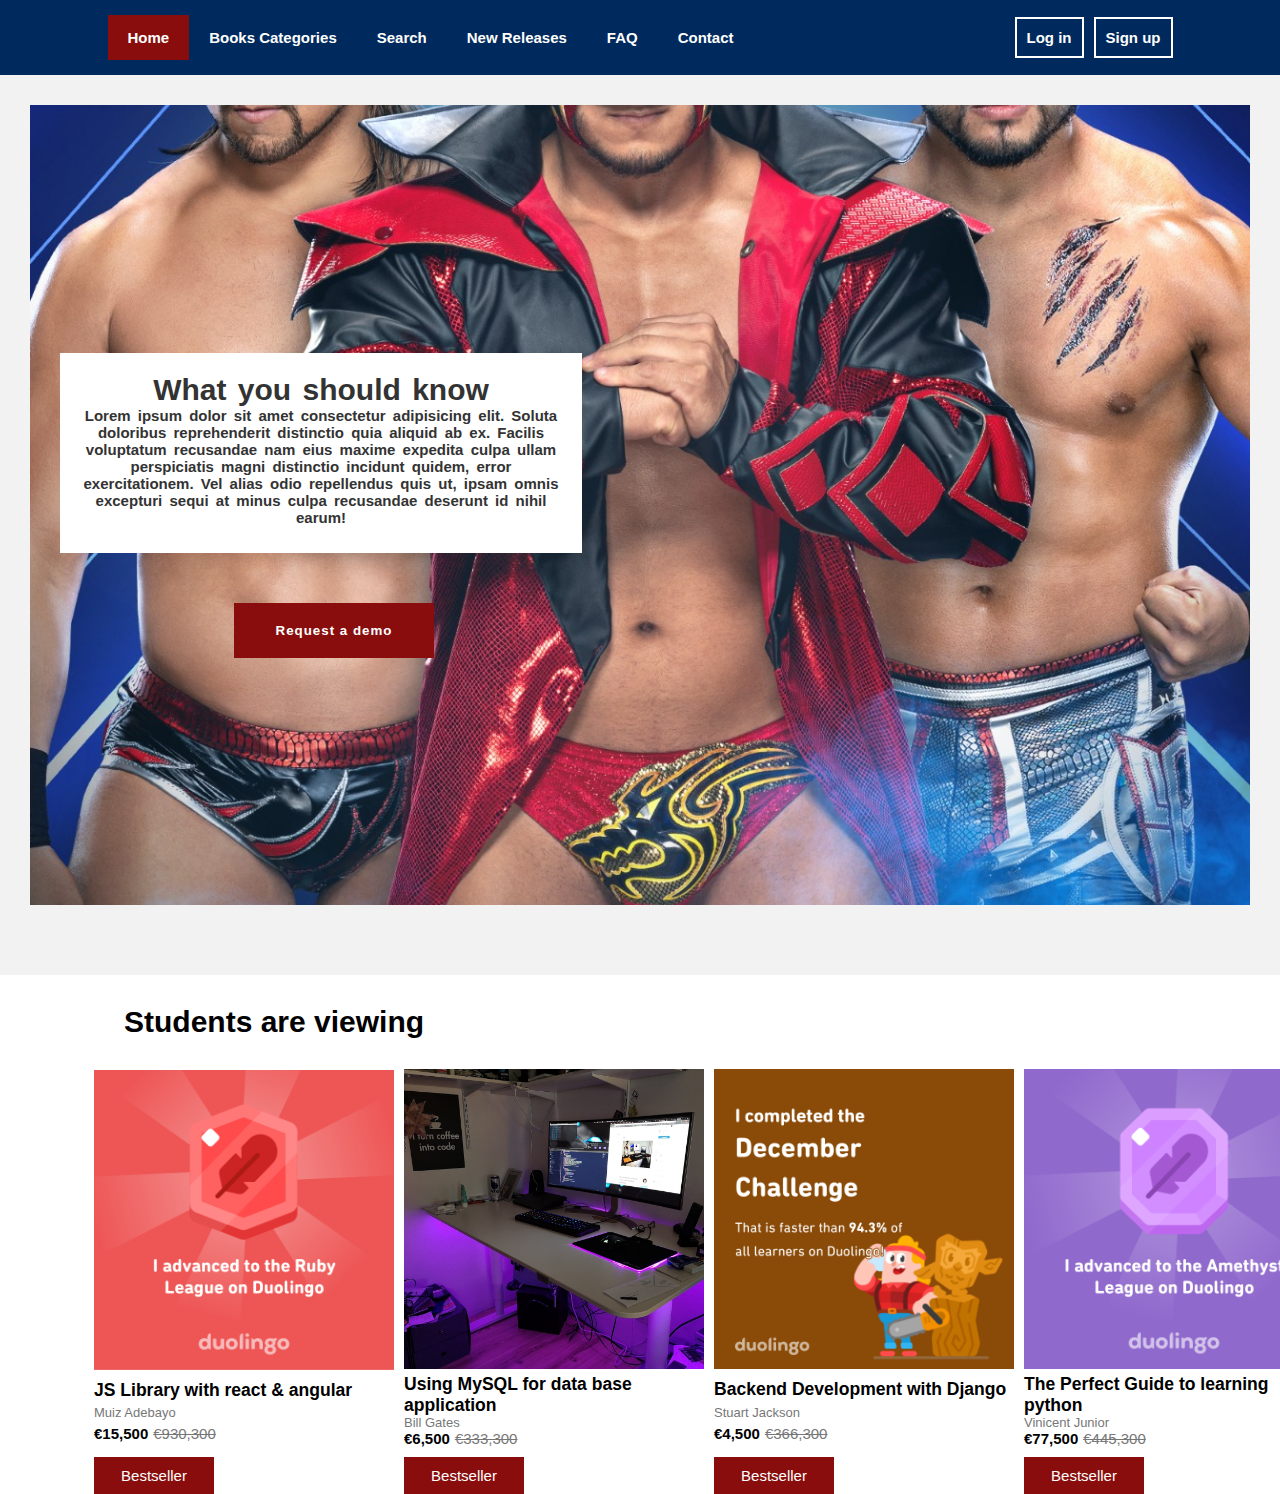
==== index.html @ fb285f71 "I am commiting these files" ====
<!DOCTYPE html>
<html lang="en">
  <head>
    <meta charset="UTF-8" />
    <meta name="viewport" content="width=device-width, initial-scale=1.0" />
    <title>Document</title>
<link rel="stylesheet" href="style.css">
  </head>
  <body>
    <nav class="navbar">
      <div class="container">
        <div class="tabs"><a class="active" href="#home">Home</a>
        <a href="#categories">Books Categories</a>
        <a href="#search">Search</a>
        <a href="#new-releases">New Releases</a>

        <a href="#faq">FAQ</a>
        <a href="#contact">Contact</a>
    </div>
        <div class="user_account">
            <ul class="user">
   <li><a href="#">Log in</a></li>
   <li><a href="#">Sign up</a></li>
    
    </div>
   

         </ul>
      </div>
       
      
    </nav>

    <header class="hero">
      <div class="container">     
          <div class="content">
          <h1>What you should know</h1>
          <p>Lorem ipsum dolor sit amet consectetur adipisicing elit. Soluta doloribus reprehenderit distinctio quia aliquid ab ex. Facilis voluptatum recusandae nam eius maxime expedita culpa ullam perspiciatis magni distinctio incidunt quidem, error exercitationem. Vel alias odio repellendus quis ut, ipsam omnis excepturi sequi at minus culpa recusandae deserunt id nihil earum!</p>
       

     
    </div>
         <button type="submit" class="btn">Request a demo</button>
      </div>
    </header>

    <section class="section">
      <div class="container">
        <h1 style="margin: 30px;">Students are viewing</h1>
        <div class="cards">
          <div class="card">
            <img src="./IMG/red.png" alt="red"  />
            <h3>JS Library with react & angular</h3>
            <p class="name">Muiz Adebayo</p>
            <div class="price">
              <p class="current_price">€15,500</p>
              <p class="old_price">€930,300</p>
            </div>

            <p class="best">Bestseller</p>
          </div>

          <div class="card">
            <img
              src="./IMG/purple.jpg"
              alt="red"
       
            />
            <h3>Using MySQL for data base application</h3>
            <p class="name">Bill Gates</p>
            <div class="price">
              <p class="current_price">€6,500</p>
              <p class="old_price">€333,300</p>
            </div>
            <p class="best">Bestseller</p>
          </div>

          <div class="card">
            <img src="./IMG/brown.png" alt="red"  />
            <h3>Backend Development with Django</h3>
            <p class="name"> Stuart Jackson</p>
            <div class="price">
              <p class="current_price">€4,500</p>
              <p class="old_price">€366,300</p>
            </div>

            <p class="best">Bestseller</p>
          </div>

          <div class="card">
            <img src="./IMG/purp.png" alt="red"  />
            <h3>The Perfect Guide to learning python</h3>
            <p class="name">Vinicent Junior</b></p>
            <div class="price">
              <p class="current_price">€77,500</p>
              <p class="old_price">€445,300</p>
            </div>

            <p class="best">Bestseller</p>
          </div>

          <div class="card">
            <img src="./IMG/green.png" alt="green"  />
            <h3>100 days of python woth Verdana</h3>
            <p class="name"> Mark Zuckerberg</p>
            <div class="price">
              <p class="current_price">€5,500</p>
              <p class="old_price">€373,300</p>
            </div>
            <p class="best">Bestseller</p>
          </div>
        </div>
      </div>
    </section>
  </body>
</html>
---- style.css ----
* {
  padding: 0;
  margin: 0;
  box-sizing: border-box;
}
body {
  font-family: 'Segoe UI', Tahoma, Geneva, Verdana, sans-serif;
  background: #fff;
  font-size: 15px;
}


/* NAVBAR STYLING */

.navbar {
  background-color: #00295d;
  overflow: hidden;
  font-weight: bold;
  padding: 15px;
}

.navbar a {
  float: left;
  display: block;
  color: #fdfffd;
  text-align: center;
  padding: 14px 20px;
  text-decoration: none;
}




.navbar .tabs a:hover{
  background-color: #890d0d;
  color: #fdfffd;
  font-size: 16px;
 
}


.navbar a.active {
  background-color: #890d0d;
  color: #fdfffd;
}

.navbar .container{
  display: flex;
justify-content: space-between;
align-items: center;
height: 60%;
}

.navbar .container .tabs{
  height: 100%;
}



.user_account .user{
  list-style-type: none;
  display: flex;
 height: 100%;

}
.user_account .user li{

   color: #fff;
  border: 2px solid #fff;
  margin-left: 10px;
}

.user_account .user li a{
  padding: 10px;
  text-decoration: none;
}
.user_account .user li a:hover{
  color: #ff0000;
 font-size: 16px;
  padding: 10px 15px;
}

/* BUTTON STYLING */
.btn{
  background-color: #890d0d;
  color: #fff;
  padding: 15px 10px;
  border: none;
  font-weight: bold;
  letter-spacing: 1px;
}

.btn:hover{
  color: #890d0d;
  background-color: #fff;
  animation-name: myanim;
  animation-fill-mode: forwards;
  animation-duration: 1s;
}
@keyframes myanim{
  0%{ opacity: 0;}
  100%{ opacity: 1;}
}


/* CONTAINER STYLING */
.container {
  max-width: 2200px;
  margin: 0px auto;
  padding: 0px 30px;
  width: 90%;
}


/* HERO STYLING */
.hero {
  width: 100%;
  background-color: #f2f2f2;
  padding: 30px;
  height: 900px;
 
}

.hero .container {
  overflow: hidden;
  padding: 30px;
  margin-bottom: 10px;
  background: url('./IMG/box.jpg') no-repeat center center/cover;
  height: 800px;
  width: 100%;
  display: flex;
float: left;
flex-direction: column;
justify-content: center;
transition: transform 0.3s ease;

}
.hero .container:hover{
  transform: scale(1.05); 
}

.hero .container:not(:hover) {
  transform: scale(1); 
}


.hero .container .content{
  height: 200px;
  width: 45%;
  background-color: white;
  color: #333;
  text-align: center;
  padding: 20px;
 word-spacing: 3px;
 font-weight: bold;
}


.hero .container button{
margin-top:50px;
margin-left: 15%;
width: 200px;
padding: 20px;
cursor: pointer;
}

/* SECTION STYLING */
.section .container .cards {
  display: grid;
  grid-template-columns: repeat(5, 1fr);
  grid-gap: 10px;
}
.card p {
  color: #777;
}
.section .container .cards .card {
  width: 100%;
  display: flex;
  flex-direction: column;
  justify-content: space-between
}
.section .container .cards .card img {
  margin-bottom: 5px;
  width:300px;
}

.section .container .cards .card p.best {
  background-color: #890d0d;
  color: #fdfffd;
  padding: 10px 5px;
  text-align: center;
  margin-top: 10px;
  width: 40%;
}

.price {
  display: flex;

  align-items: center;
}
.price .current_price {
  font-weight: bold;
  color: black;
  margin-right: 5px;
}

.price .old_price {
  text-decoration: line-through;
  color: #777;
}
p.name{
  font-size: 13px;
  color: #777;
  line-height: 1.1;
}
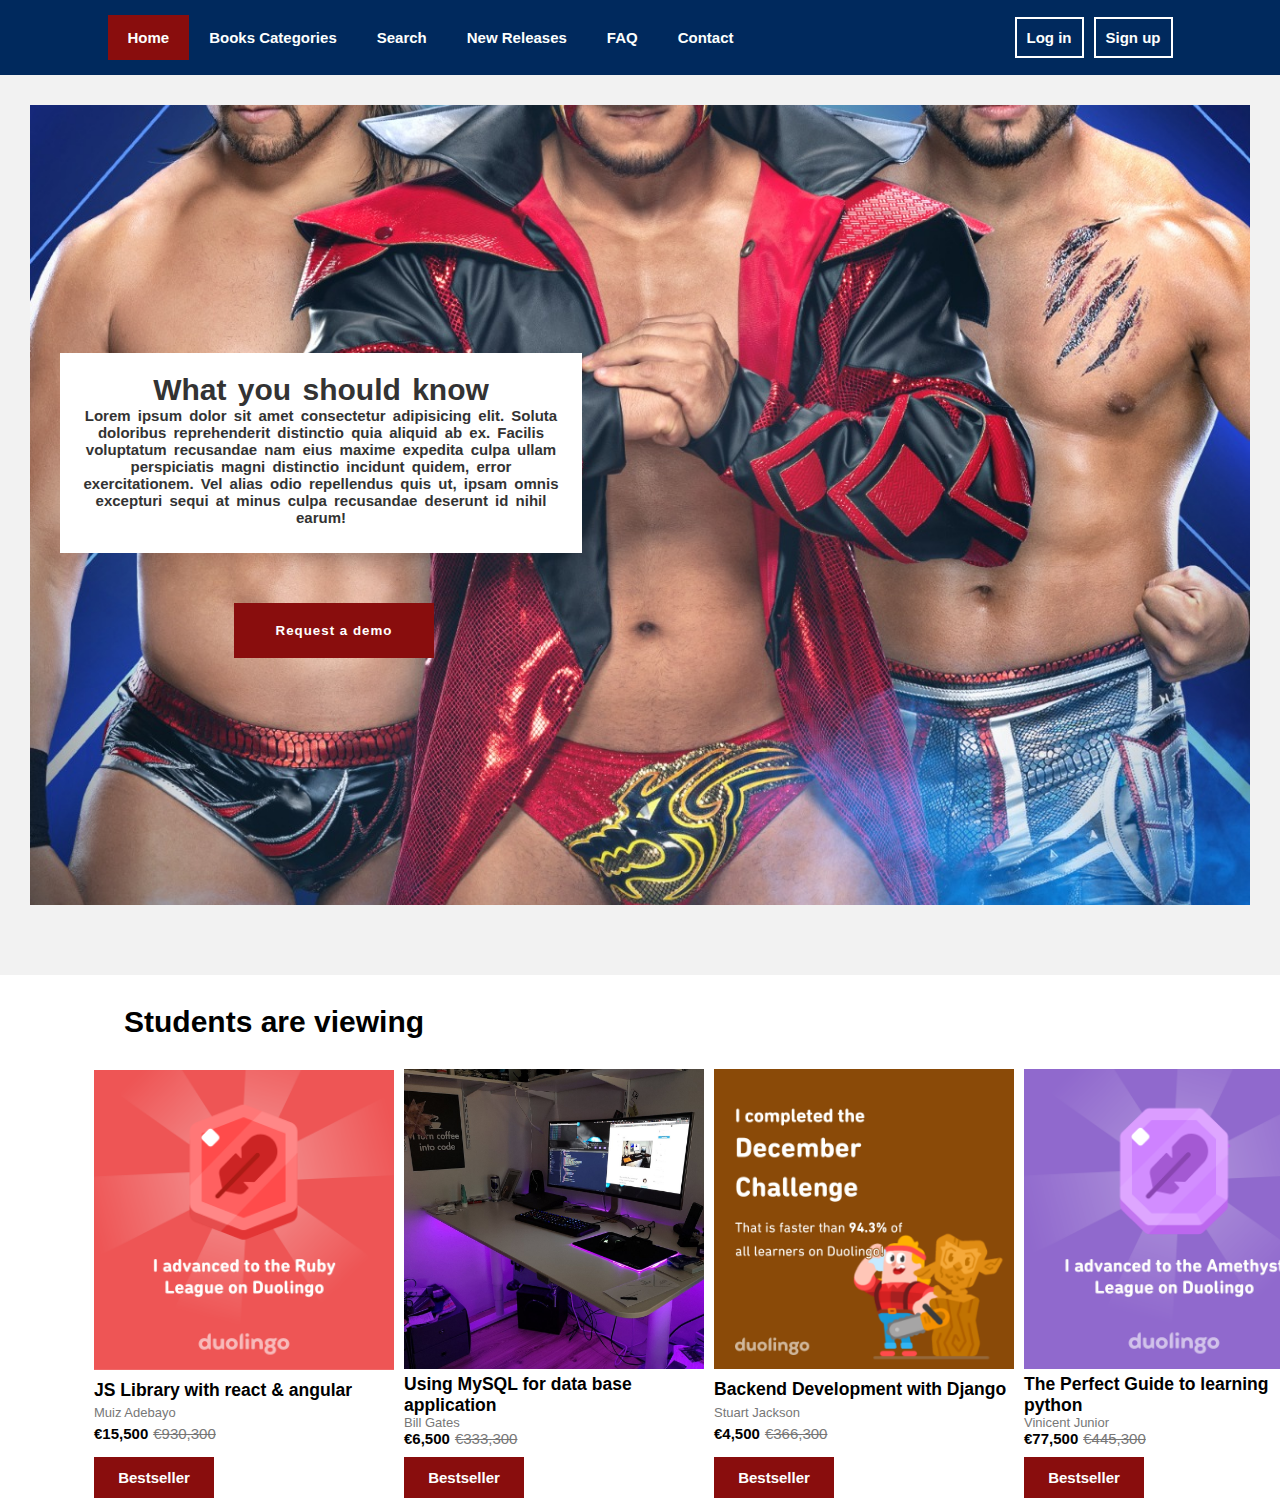
==== commit ccdf9c12: "Another commit changes" ====
--- a/index.html
+++ b/index.html
@@ -4,7 +4,7 @@
     <meta charset="UTF-8" />
     <meta name="viewport" content="width=device-width, initial-scale=1.0" />
     <title>Document</title>
-<link rel="stylesheet" href="style.css">
+<link rel="stylesheet" href="./others/style.css">
   </head>
   <body>
     <nav class="navbar">
@@ -49,7 +49,7 @@
         <h1 style="margin: 30px;">Students are viewing</h1>
         <div class="cards">
           <div class="card">
-            <img src="./IMG/red.png" alt="red"  />
+            <img src="./others/IMG/red.png" alt="red"  />
             <h3>JS Library with react & angular</h3>
             <p class="name">Muiz Adebayo</p>
             <div class="price">
@@ -62,8 +62,8 @@
 
           <div class="card">
             <img
-              src="./IMG/purple.jpg"
-              alt="red"
+              src="./others/IMG/purple.jpg"
+              alt="purple"
        
             />
             <h3>Using MySQL for data base application</h3>
@@ -76,7 +76,7 @@
           </div>
 
           <div class="card">
-            <img src="./IMG/brown.png" alt="red"  />
+            <img src="./others/IMG/brown.png" alt="brown"  />
             <h3>Backend Development with Django</h3>
             <p class="name"> Stuart Jackson</p>
             <div class="price">
@@ -88,7 +88,7 @@
           </div>
 
           <div class="card">
-            <img src="./IMG/purp.png" alt="red"  />
+            <img src="./others/IMG/purp.png" alt="purp"  />
             <h3>The Perfect Guide to learning python</h3>
             <p class="name">Vinicent Junior</b></p>
             <div class="price">
@@ -98,17 +98,6 @@
 
             <p class="best">Bestseller</p>
           </div>
-
-          <div class="card">
-            <img src="./IMG/green.png" alt="green"  />
-            <h3>100 days of python woth Verdana</h3>
-            <p class="name"> Mark Zuckerberg</p>
-            <div class="price">
-              <p class="current_price">€5,500</p>
-              <p class="old_price">€373,300</p>
-            </div>
-            <p class="best">Bestseller</p>
-          </div>
         </div>
       </div>
     </section>
--- a/others/style.css
+++ b/others/style.css
@@ -0,0 +1,236 @@
+* {
+  padding: 0;
+  margin: 0;
+  box-sizing: border-box;
+}
+body {
+  font-family: 'Segoe UI', Tahoma, Geneva, Verdana, sans-serif;
+  background: #fff;
+  font-size: 15px;
+}
+
+
+/* NAVBAR STYLING */
+
+.navbar {
+  background-color: #00295d;
+  overflow: hidden;
+  font-weight: bold;
+  padding: 15px;
+}
+
+.navbar a {
+  float: left;
+  display: block;
+  color: #fdfffd;
+  text-align: center;
+  padding: 14px 20px;
+  text-decoration: none;
+}
+
+
+
+
+.navbar .tabs a:hover{
+  background-color: #890d0d;
+  color: #fdfffd;
+  font-size: 16px;
+ 
+}
+
+
+.navbar a.active {
+  background-color: #890d0d;
+  color: #fdfffd;
+}
+
+.navbar .container{
+  display: flex;
+justify-content: space-between;
+align-items: center;
+height: 60%;
+}
+
+.navbar .container .tabs{
+  height: 100%;
+}
+
+
+
+.user_account .user{
+  list-style-type: none;
+  display: flex;
+ height: 100%;
+
+}
+.user_account .user li{
+
+   color: #fff;
+  border: 2px solid #fff;
+  margin-left: 10px;
+}
+
+.user_account .user li a{
+  padding: 10px;
+  text-decoration: none;
+}
+.user_account .user li a:hover{
+  color: #ff0000;
+ font-size: 16px;
+  padding: 10px 15px;
+}
+
+/* BUTTON STYLING */
+.btn{
+  background-color: #890d0d;
+  color: #fff;
+  padding: 15px 10px;
+  border: none;
+  font-weight: bold;
+  letter-spacing: 1px;
+}
+
+.btn:hover{
+  color: #890d0d;
+  background-color: #fff;
+  animation-name: myanim;
+  animation-fill-mode: forwards;
+  animation-duration: 1s;
+}
+@keyframes myanim{
+  0%{ opacity: 0;}
+  100%{ opacity: 1;}
+}
+
+
+/* CONTAINER STYLING */
+.container {
+  max-width: 2200px;
+  margin: 0px auto;
+  padding: 0px 30px;
+  width: 90%;
+}
+
+
+/* HERO STYLING */
+.hero {
+  width: 100%;
+  background-color: #f2f2f2;
+  padding: 30px;
+  height: 900px;
+ 
+}
+
+.hero .container {
+  overflow: hidden;
+  padding: 30px;
+  margin-bottom: 10px;
+  background: url('./IMG/box.jpg') no-repeat center center/cover;
+  height: 800px;
+  width: 100%;
+  display: flex;
+float: left;
+flex-direction: column;
+justify-content: center;
+transition: transform 0.3s ease;
+
+}
+.hero .container:hover{
+  transform: scale(1.05); 
+}
+
+.hero .container:not(:hover) {
+  transform: scale(1); 
+}
+
+
+.hero .container .content{
+  height: 200px;
+  width: 45%;
+  background-color: white;
+  color: #333;
+  text-align: center;
+  padding: 20px;
+ word-spacing: 3px;
+ font-weight: bold;
+}
+
+
+.hero .container button{
+margin-top:50px;
+margin-left: 15%;
+width: 200px;
+padding: 20px;
+cursor: pointer;
+}
+
+/* SECTION STYLING */
+.section .container .cards {
+  display: grid;
+  grid-template-columns: repeat(5, 1fr);
+  grid-gap: 10px;
+}
+.card p {
+  color: #777;
+}
+
+.section .container .cards .card {
+  width: 100%;
+  display: flex;
+  flex-direction: column;
+  justify-content: space-between
+}
+.section .container .cards .card img {
+  margin-bottom: 5px;
+  width:300px;
+}
+
+.section .container .cards .card p.best {
+  background-color: #890d0d;
+  color: #fdfffd;
+  padding: 10px 5px;
+  text-align: center;
+  margin-top: 10px;
+  width: 40%;
+  font-weight: bold;
+  border: 2px #890d0d solid;
+}
+
+.section .container .cards .card p.best:hover{
+  color: #890d0d;
+  background-color: #fff;
+  animation-name: myani;
+  animation-fill-mode: forwards;
+  animation-duration: 1s;
+  border: 2px #890d0d solid;
+  font-weight: bold;
+
+}
+@keyframes myani{
+  0%{ opacity: 0;}
+  100%{ opacity: 1;}
+}
+
+
+
+
+.price {
+  display: flex;
+
+  align-items: center;
+}
+.price .current_price {
+  font-weight: bold;
+  color: black;
+  margin-right: 5px;
+}
+
+.price .old_price {
+  text-decoration: line-through;
+  color: #777;
+}
+p.name{
+  font-size: 13px;
+  color: #777;
+  line-height: 1.1;
+}
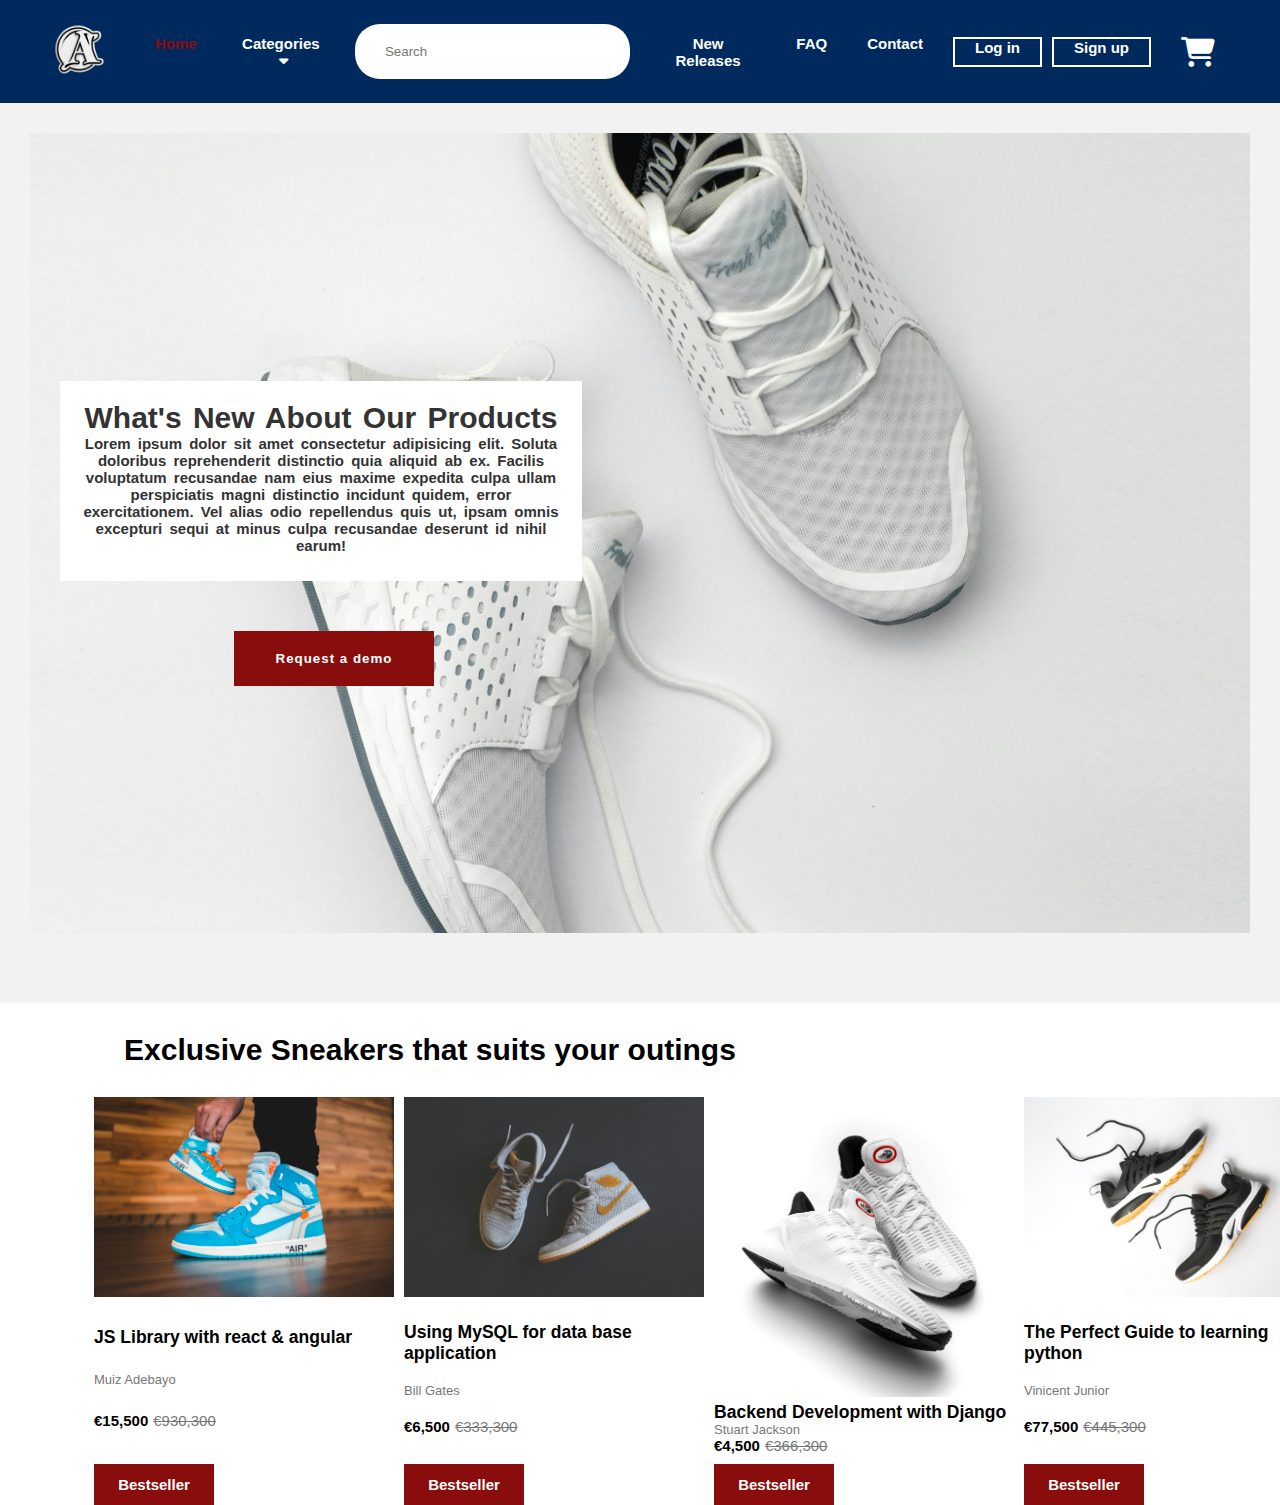
==== commit d70adf47: "I made few changes to these files" ====
--- a/index.html
+++ b/index.html
@@ -4,29 +4,31 @@
     <meta charset="UTF-8" />
     <meta name="viewport" content="width=device-width, initial-scale=1.0" />
     <title>Document</title>
-<link rel="stylesheet" href="./others/style.css">
+    <link rel="stylesheet" href="./others/style.css">
+    <link rel="stylesheet" href="https://cdnjs.cloudflare.com/ajax/libs/font-awesome/6.5.2/css/all.min.css"/>
   </head>
   <body>
     <nav class="navbar">
       <div class="container">
-        <div class="tabs"><a class="active" href="#home">Home</a>
-        <a href="#categories">Books Categories</a>
-        <a href="#search">Search</a>
-        <a href="#new-releases">New Releases</a>
+        <div class="logo"><img src="./others/IMG/logo.png" alt="logo" width="70px"></div>
+        <div class="tabs">
+          <a class="active" href="index.html">Home</i></a>
+          <a href="./others/categories.html">Categories<i class="fa-solid fa-caret-down"></i></a>
+        <input type="search" placeholder="Search">
+        <a href="./others/release.html">New Releases</a>
 
-        <a href="#faq">FAQ</a>
-        <a href="#contact">Contact</a>
+        <a href="./others/faq.html">FAQ</a>
+        <a href="./others/contact.html">Contact</a>
     </div>
         <div class="user_account">
             <ul class="user">
    <li><a href="#">Log in</a></li>
    <li><a href="#">Sign up</a></li>
+   <li><a href="#"><i class="fa-solid fa-cart-shopping fa-2x"></i></a></p>
     
     </div>
-   
-
-         </ul>
-      </div>
+    </ul>
+    </div>
        
       
     </nav>
@@ -34,22 +36,19 @@
     <header class="hero">
       <div class="container">     
           <div class="content">
-          <h1>What you should know</h1>
+          <h1>What's New About Our Products</h1>
           <p>Lorem ipsum dolor sit amet consectetur adipisicing elit. Soluta doloribus reprehenderit distinctio quia aliquid ab ex. Facilis voluptatum recusandae nam eius maxime expedita culpa ullam perspiciatis magni distinctio incidunt quidem, error exercitationem. Vel alias odio repellendus quis ut, ipsam omnis excepturi sequi at minus culpa recusandae deserunt id nihil earum!</p>
-       
-
-     
-    </div>
+        </div>
          <button type="submit" class="btn">Request a demo</button>
       </div>
     </header>
 
     <section class="section">
       <div class="container">
-        <h1 style="margin: 30px;">Students are viewing</h1>
+        <h1 style="margin: 30px;">Exclusive Sneakers that suits your outings</h1>
         <div class="cards">
           <div class="card">
-            <img src="./others/IMG/red.png" alt="red"  />
+            <img src="./others/IMG/BLUE.jpg" alt="red"  />
             <h3>JS Library with react & angular</h3>
             <p class="name">Muiz Adebayo</p>
             <div class="price">
@@ -57,15 +56,13 @@
               <p class="old_price">€930,300</p>
             </div>
 
+
             <p class="best">Bestseller</p>
           </div>
 
           <div class="card">
-            <img
-              src="./others/IMG/purple.jpg"
-              alt="purple"
-       
-            />
+            <img src="./others/IMG/BRONN.jpg"
+              alt="purple"  />
             <h3>Using MySQL for data base application</h3>
             <p class="name">Bill Gates</p>
             <div class="price">
@@ -76,7 +73,7 @@
           </div>
 
           <div class="card">
-            <img src="./others/IMG/brown.png" alt="brown"  />
+            <img src="./others/IMG/COOL.jpg" alt="brown"  />
             <h3>Backend Development with Django</h3>
             <p class="name"> Stuart Jackson</p>
             <div class="price">
@@ -88,7 +85,7 @@
           </div>
 
           <div class="card">
-            <img src="./others/IMG/purp.png" alt="purp"  />
+            <img src="./others/IMG/CRAX.jpg" alt="CRAX"  />
             <h3>The Perfect Guide to learning python</h3>
             <p class="name">Vinicent Junior</b></p>
             <div class="price">
--- a/others/style.css
+++ b/others/style.css
@@ -3,13 +3,13 @@
   margin: 0;
   box-sizing: border-box;
 }
+
 body {
   font-family: 'Segoe UI', Tahoma, Geneva, Verdana, sans-serif;
   background: #fff;
   font-size: 15px;
 }
 
-
 /* NAVBAR STYLING */
 
 .navbar {
@@ -19,7 +19,7 @@
   padding: 15px;
 }
 
-.navbar a {
+.navbar .tabs a {
   float: left;
   display: block;
   color: #fdfffd;
@@ -28,56 +28,78 @@
   text-decoration: none;
 }
 
-
-
-
 .navbar .tabs a:hover{
-  background-color: #890d0d;
-  color: #fdfffd;
-  font-size: 16px;
- 
+  color: #890d0d;
+}
+
+.container .user_account ul li:last-child{
+border: none;
+margin-left: 10px;
+}
+.container .user_account ul li a i:hover{
+border: none;
 }
 
 
 .navbar a.active {
-  background-color: #890d0d;
-  color: #fdfffd;
+  color: #890d0d;
 }
 
 .navbar .container{
-  display: flex;
+display: flex;
 justify-content: space-between;
 align-items: center;
 height: 60%;
+width: 100%;
+}
+
+.navbar .container .logo{
+  margin-right: 20px;
 }
 
 .navbar .container .tabs{
-  height: 100%;
-}
-
-
+  display: flex;
+  flex-direction: row;
+  flex: 1;
+height: 100%;
+}
+
+.navbar .container .tabs i{
+  margin-left: 5px;
+}
+
+.navbar .container .tabs input[type="search"]{
+  height: 90%;
+  display: flex;
+  padding: 20px 30px;
+  border-radius: 25px;
+  border: none;
+  width: 35%;
+  margin: auto 10px;
+
+}
 
 .user_account .user{
-  list-style-type: none;
-  display: flex;
- height: 100%;
+list-style-type: none;
+display: flex;
+height: 100%;
 
 }
 .user_account .user li{
-
-   color: #fff;
-  border: 2px solid #fff;
-  margin-left: 10px;
+color: #fff;
+border: 2px solid #fff;
+margin-left: 10px;
 }
 
 .user_account .user li a{
-  padding: 10px;
+  padding: 20px;
   text-decoration: none;
+  color: #fff;
 }
 .user_account .user li a:hover{
-  color: #ff0000;
- font-size: 16px;
-  padding: 10px 15px;
+color: #890d0d; 
+border-color:  #890d0d;
+
 }
 
 /* BUTTON STYLING */
@@ -125,7 +147,7 @@
   overflow: hidden;
   padding: 30px;
   margin-bottom: 10px;
-  background: url('./IMG/box.jpg') no-repeat center center/cover;
+  background: url('./IMG/WHITE\ SHOE.jpg') no-repeat center center/cover;
   height: 800px;
   width: 100%;
   display: flex;
@@ -183,6 +205,12 @@
 .section .container .cards .card img {
   margin-bottom: 5px;
   width:300px;
+  transition: transform 0.3s ease-in-out;
+
+}
+
+.section .container .cards .card img:hover{
+  transform: scale(1.05)
 }
 
 .section .container .cards .card p.best {
@@ -196,27 +224,9 @@
   border: 2px #890d0d solid;
 }
 
-.section .container .cards .card p.best:hover{
-  color: #890d0d;
-  background-color: #fff;
-  animation-name: myani;
-  animation-fill-mode: forwards;
-  animation-duration: 1s;
-  border: 2px #890d0d solid;
-  font-weight: bold;
-
-}
-@keyframes myani{
-  0%{ opacity: 0;}
-  100%{ opacity: 1;}
-}
-
-
-
 
 .price {
   display: flex;
-
   align-items: center;
 }
 .price .current_price {
@@ -234,3 +244,8 @@
   color: #777;
   line-height: 1.1;
 }
+
+
+@media (max-width:760px) {
+  
+}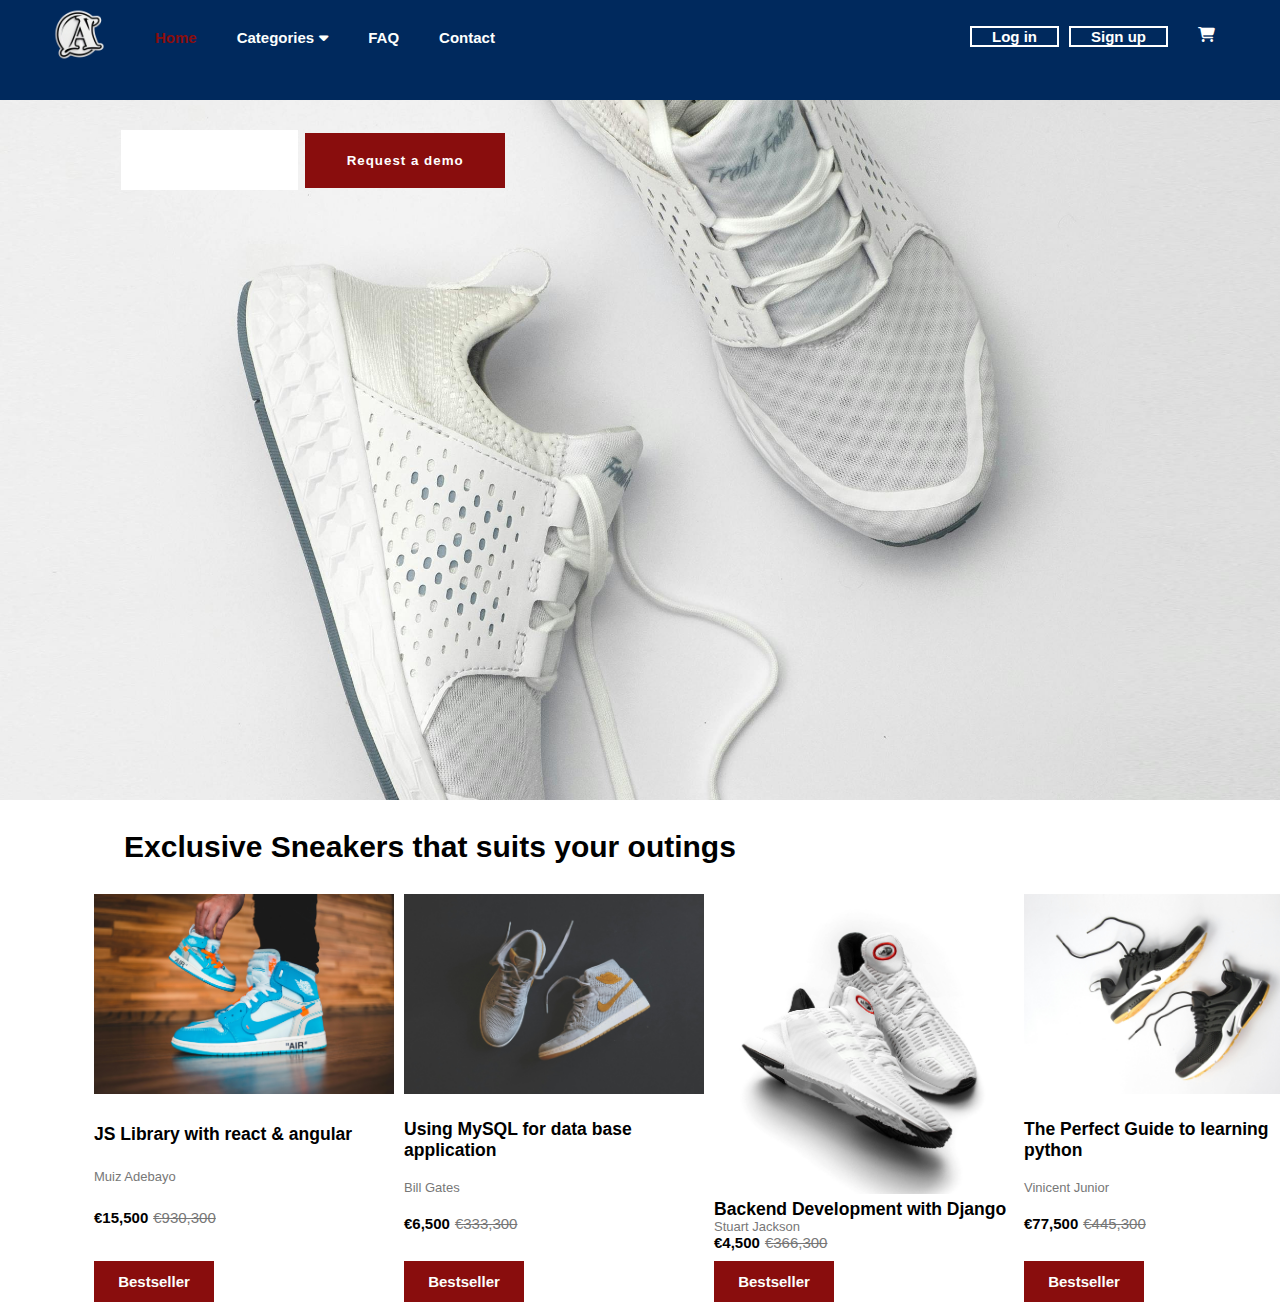
==== commit e2e9259a: "These are newly edited" ====
--- a/index.html
+++ b/index.html
@@ -8,14 +8,16 @@
     <link rel="stylesheet" href="https://cdnjs.cloudflare.com/ajax/libs/font-awesome/6.5.2/css/all.min.css"/>
   </head>
   <body>
+<div class="menu-btn">
+  <i class="fa-solid fa-bars fa-2x"></i>
+</div>
     <nav class="navbar">
       <div class="container">
+     
         <div class="logo"><img src="./others/IMG/logo.png" alt="logo" width="70px"></div>
         <div class="tabs">
           <a class="active" href="index.html">Home</i></a>
           <a href="./others/categories.html">Categories<i class="fa-solid fa-caret-down"></i></a>
-        <input type="search" placeholder="Search">
-        <a href="./others/release.html">New Releases</a>
 
         <a href="./others/faq.html">FAQ</a>
         <a href="./others/contact.html">Contact</a>
@@ -24,7 +26,7 @@
             <ul class="user">
    <li><a href="#">Log in</a></li>
    <li><a href="#">Sign up</a></li>
-   <li><a href="#"><i class="fa-solid fa-cart-shopping fa-2x"></i></a></p>
+   <li><a href="#"><i class="fa-solid fa-cart-shopping fa-1.5x"></i></a></p>
     
     </div>
     </ul>
@@ -36,10 +38,9 @@
     <header class="hero">
       <div class="container">     
           <div class="content">
-          <h1>What's New About Our Products</h1>
-          <p>Lorem ipsum dolor sit amet consectetur adipisicing elit. Soluta doloribus reprehenderit distinctio quia aliquid ab ex. Facilis voluptatum recusandae nam eius maxime expedita culpa ullam perspiciatis magni distinctio incidunt quidem, error exercitationem. Vel alias odio repellendus quis ut, ipsam omnis excepturi sequi at minus culpa recusandae deserunt id nihil earum!</p>
+          <input type="search" name="search" id="search">
+           <button type="submit" class="btn">Request a demo</button>
         </div>
-         <button type="submit" class="btn">Request a demo</button>
       </div>
     </header>
 
@@ -98,5 +99,8 @@
         </div>
       </div>
     </section>
+    <script>
+      document.querySelector('.menu-btn').addEventListener('click', () => document.querySelector('.tabs').classList.toggle('show'))
+    </script>
   </body>
 </html>
--- a/others/style.css
+++ b/others/style.css
@@ -8,6 +8,7 @@
   font-family: 'Segoe UI', Tahoma, Geneva, Verdana, sans-serif;
   background: #fff;
   font-size: 15px;
+  height: 100vh;
 }
 
 /* NAVBAR STYLING */
@@ -17,9 +18,12 @@
   overflow: hidden;
   font-weight: bold;
   padding: 15px;
+  width: 100%;
+  height: 100px;
 }
 
 .navbar .tabs a {
+  font-weight: bold;
   float: left;
   display: block;
   color: #fdfffd;
@@ -30,6 +34,20 @@
 
 .navbar .tabs a:hover{
   color: #890d0d;
+  font-weight: bold;
+}
+
+.menu-btn{
+position: absolute;
+color: #fff;
+right: 30px;
+top: 30px;
+z-index: 2;
+display: none;
+}
+
+.menu-btn:hover{
+  opacity: 0.9;
 }
 
 .container .user_account ul li:last-child{
@@ -69,14 +87,12 @@
 }
 
 .navbar .container .tabs input[type="search"]{
-  height: 90%;
-  display: flex;
+  height: 70%;
   padding: 20px 30px;
   border-radius: 25px;
   border: none;
   width: 35%;
   margin: auto 10px;
-
 }
 
 .user_account .user{
@@ -137,27 +153,15 @@
 /* HERO STYLING */
 .hero {
   width: 100%;
-  background-color: #f2f2f2;
+  background: url('./IMG/WHITE\ SHOE.jpg') no-repeat center center/cover;
   padding: 30px;
-  height: 900px;
- 
-}
-
-.hero .container {
-  overflow: hidden;
-  padding: 30px;
+  height: 700px;
+  transition: transform 0.3s ease;
   margin-bottom: 10px;
-  background: url('./IMG/WHITE\ SHOE.jpg') no-repeat center center/cover;
-  height: 800px;
-  width: 100%;
   display: flex;
-float: left;
-flex-direction: column;
-justify-content: center;
-transition: transform 0.3s ease;
-
-}
-.hero .container:hover{
+  flex-direction: row;
+}
+.hero:hover{
   transform: scale(1.05); 
 }
 
@@ -167,23 +171,21 @@
 
 
 .hero .container .content{
-  height: 200px;
-  width: 45%;
-  background-color: white;
-  color: #333;
-  text-align: center;
-  padding: 20px;
  word-spacing: 3px;
  font-weight: bold;
 }
 
-
-.hero .container button{
-margin-top:50px;
-margin-left: 15%;
+.hero .container .content input[type="search"]{
+  height: 60px;
+  border: none;
+}
+
+.hero .container .content button{
+
 width: 200px;
 padding: 20px;
 cursor: pointer;
+
 }
 
 /* SECTION STYLING */
@@ -246,6 +248,63 @@
 }
 
 
-@media (max-width:760px) {
+@media (max-width:900px) {
+
+  .navbar {
+    font-weight: bold;
+    padding: 0px;
+    width: 100%;
+  }
   
-}+
+
+
+
+  .navbar .container{
+    height: 100%;
+  }
+
+
+  .navbar .container .tabs{
+    position: absolute;
+    background-color: #00295d;
+    opacity: 0.9;
+    border-right: 1px solid #002552;
+    display: flex;
+    flex-direction: column;
+    top: 0;
+    left: 0;
+    z-index: 2;
+    width: 50%;
+    height: 100%;
+    padding-top: 200px;
+overflow: visible;
+font-size: 30px;
+transition: transform 0.5s ease-in-out;
+transform: translateX(-500px);
+  }
+
+  .container .user_account ul{
+    margin-right: 30px;
+    margin-bottom: 10px;
+  }
+
+  .container .user_account ul li{
+   padding: 8px;
+   font-weight: bold;
+   font-size: 20px;
+}
+
+.container .user_account ul li:hover{
+font-weight: bold;
+}
+
+.menu-btn{
+  display:block;
+  margin-right: 10px;
+
+}
+.navbar .container .tabs.show{
+transform: translateX(-20px);
+}
+}
